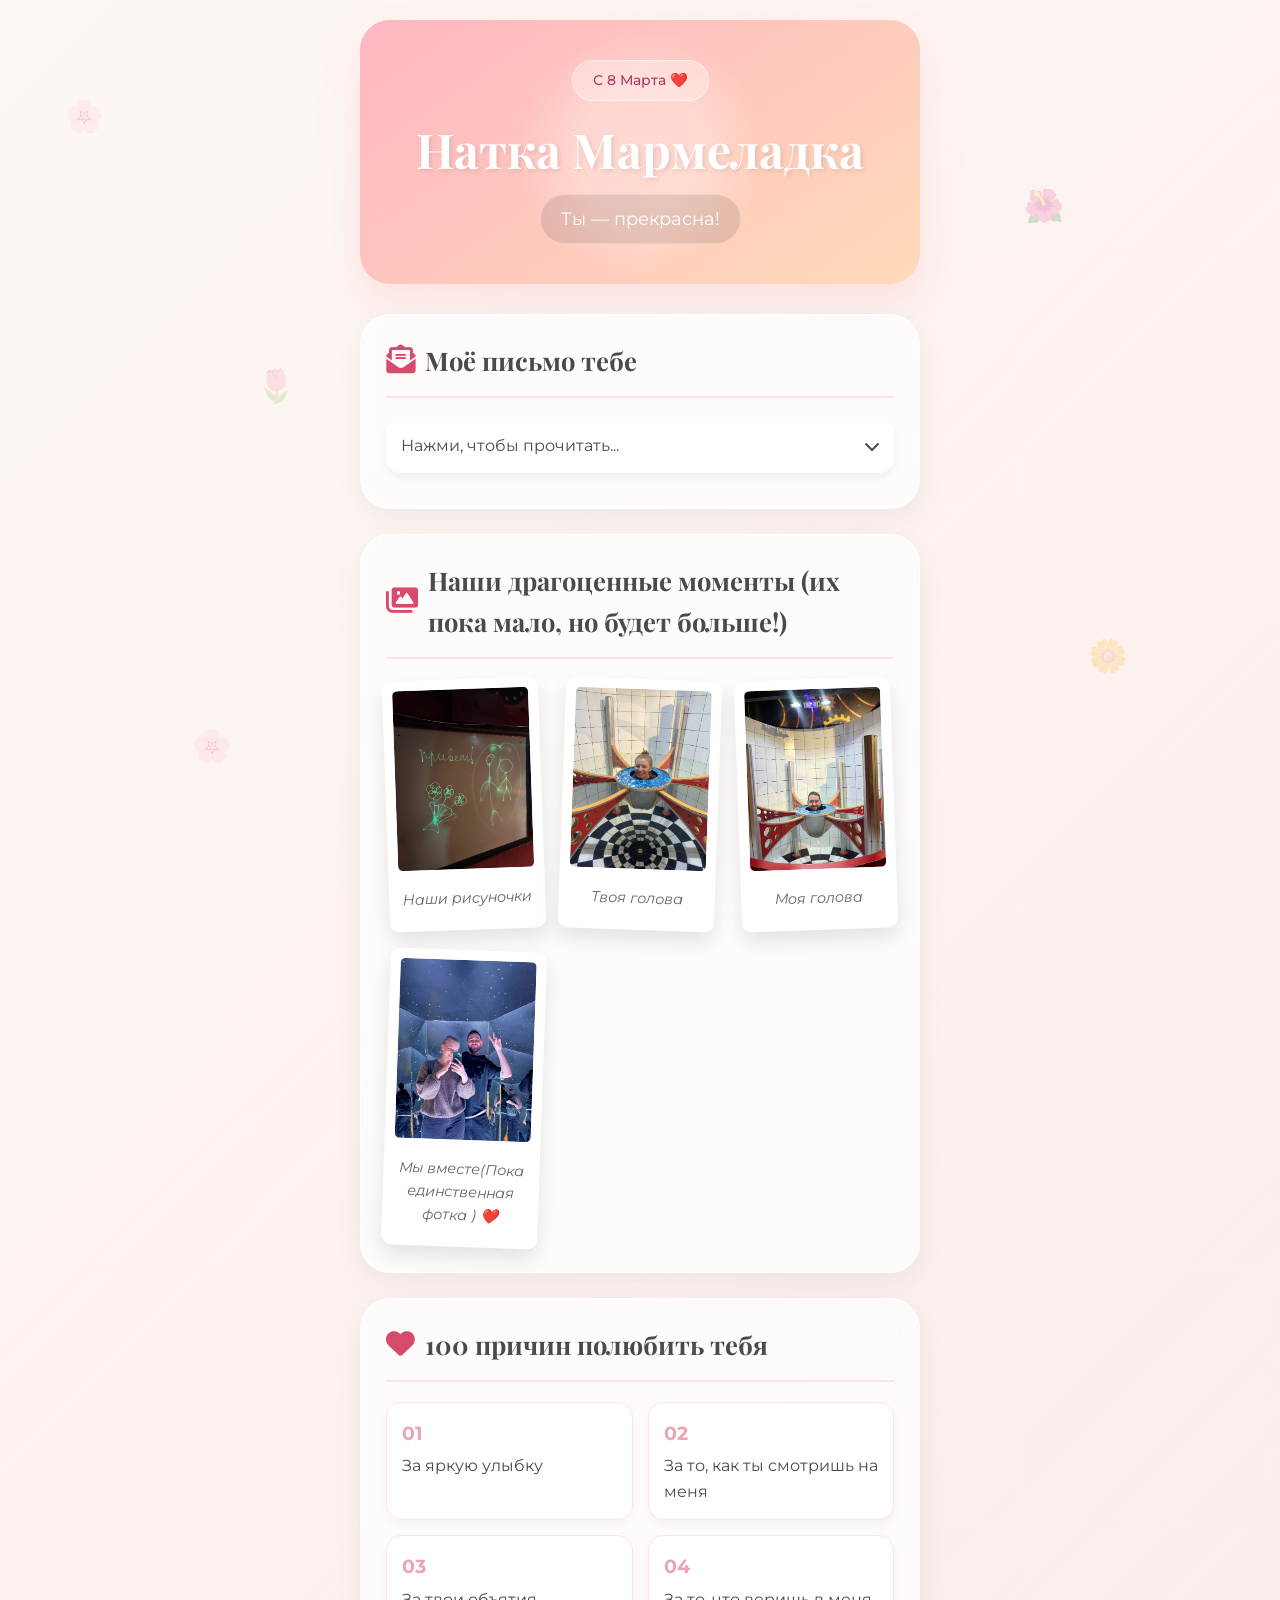
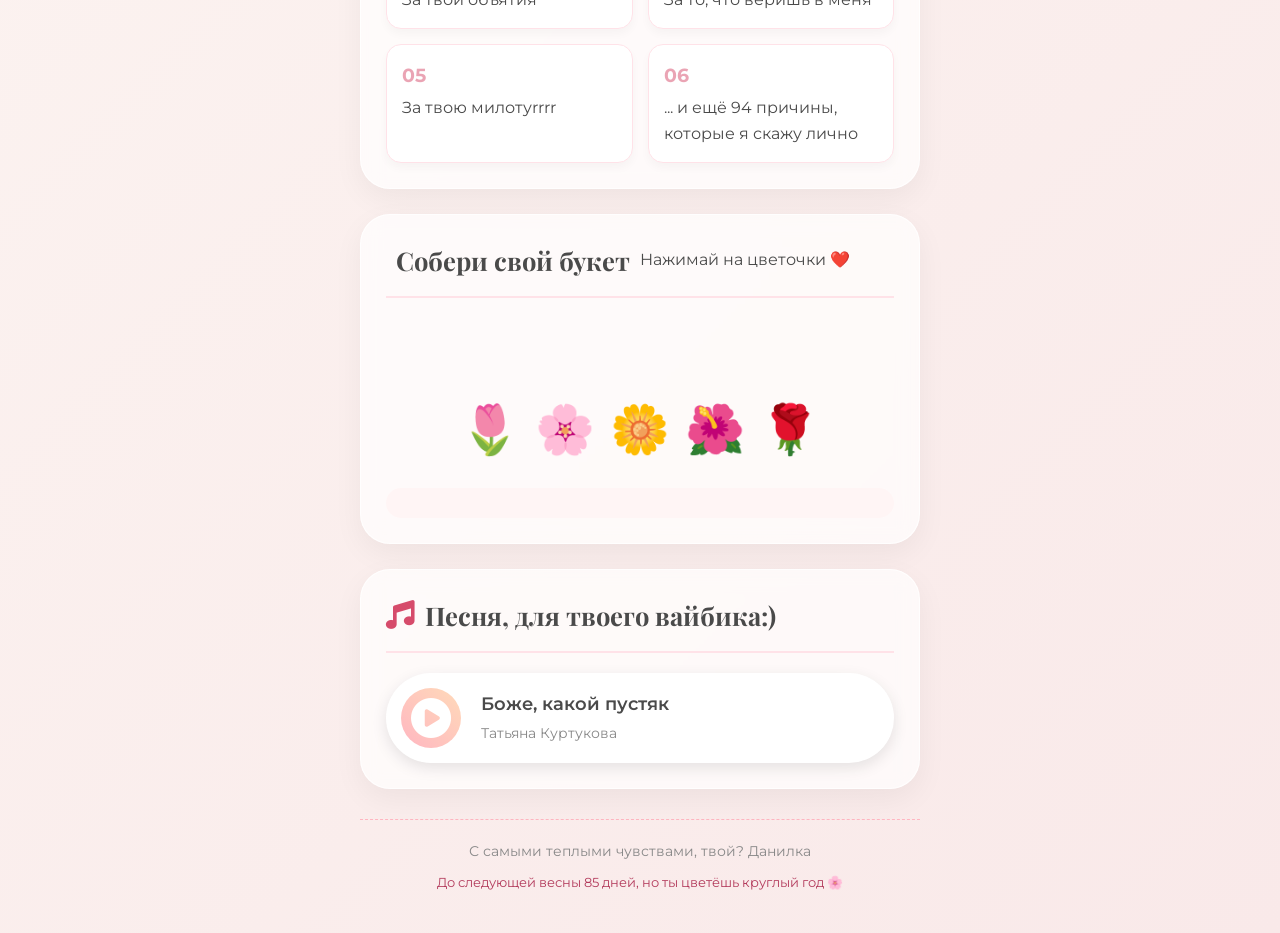
==== index.html @ dbbfc1e4 "Hi!" ====
<!DOCTYPE html>
<html lang="ru">
<head>
    <meta charset="UTF-8">
    <meta name="viewport" content="width=device-width, initial-scale=1.0, maximum-scale=1.0, user-scalable=yes">
    <title>С 8 Марта, любимая! 🌸</title>
    <!-- Подключаем стили -->
    <link rel="stylesheet" href="css.css">
    <!-- Подключаем Font Awesome для иконок (бесплатно) -->
    <link rel="stylesheet" href="https://cdnjs.cloudflare.com/ajax/libs/font-awesome/6.0.0-beta3/css/all.min.css">
</head>
<body>

    <!-- Анимированные цветы на фоне (появятся через CSS) -->
    <div class="floating-flowers">
        <div class="flower flower-1">🌸</div>
        <div class="flower flower-2">🌼</div>
        <div class="flower flower-3">🌷</div>
        <div class="flower flower-4">🌸</div>
        <div class="flower flower-5">🌺</div>
    </div>

    <div class="container">
        <!-- Шапка с красивым градиентом и именем -->
        <div class="hero">
            <div class="hero-content">
                <span class="badge">С 8 Марта ❤️</span>
                <h1 class="name-title">Натка Мармеладка</h1>
                <div class="typing-effect">Ты — прекрасна!</div>
            </div>
        </div>

        <!-- Интерактивное письмо-признание (появляется при нажатии) -->
        <div class="section letter-section">
            <div class="section-header">
                <i class="fas fa-envelope-open-text"></i>
                <h2>Моё письмо тебе</h2>
            </div>
            <div class="letter-preview" onclick="toggleLetter()">
                <p>Нажми, чтобы прочитать...</p>
                <i class="fas fa-chevron-down"></i>
            </div>
            <div class="letter-full" id="fullLetter">
                <p>Моя родная,</p>
                <p>В этот весенний день хочу сказать тебе самое главное... Каждое утро я просыпаюсь и благодарю судьбу за то, что наши дорожки сошлись. Твоя улыбка освещает мою день ярче любого солнца, а смех звучит для меня самой прекрасной мелодией.</p>
                <p>Ты делаешь этот мир лучше просто тем, что существуешь. Спасибо тебе за тепло, заботу, за то, и что ты веришь в меня. С 8 Марта, моя весна! Пусть эта весна принесёт тебе столько счастья, сколько лепестков у цветущей сакуры.</p>
                <p class="signature">Твой? Даня</p>
            </div>
        </div>

        <!-- Галерея Polaroid-стиль -->
        <div class="section">
            <div class="section-header">
                <i class="fas fa-images"></i>
                <h2>Наши драгоценные моменты (их пока мало, но будет больше!)</h2>
            </div>
            <div class="polaroid-gallery">
                <div class="polaroid">
                    <img src="images/1.jpg" alt="Фото 1">
                    <div class="caption">Наши рисуночки</div>
                </div>
                <div class="polaroid">
                    <img src="images/4.jpg" alt="Фото 2">
                    <div class="caption">Твоя голова</div>
                </div>
                <div class="polaroid">
                    <img src="images/3.jpg" alt="Фото 3">
                    <div class="caption">Моя голова</div>
                </div>
                <div class="polaroid">
                    <img src="images/2.jpg" alt="Фото 4">
                    <div class="caption">Мы вместе(Пока единственная фотка ) ❤️</div>
                </div>
            </div>
        </div>

        <!-- Список "100 причин" в красивых карточках (сокращённый вариант) -->
        <div class="section">
            <div class="section-header">
                <i class="fas fa-heart"></i>
                <h2>100 причин полюбить тебя</h2>
            </div>
            <div class="reasons-grid">
                <div class="reason-card">
                    <span class="reason-number">01</span>
                    <span>За яркую улыбку</span>
                </div>
                <div class="reason-card">
                    <span class="reason-number">02</span>
                    <span>За то, как ты смотришь на меня</span>
                </div>
                <div class="reason-card">
                    <span class="reason-number">03</span>
                    <span>За твои объятия</span>
                </div>
                <div class="reason-card">
                    <span class="reason-number">04</span>
                    <span>За то, что веришь в меня</span>
                </div>
                <div class="reason-card">
                    <span class="reason-number">05</span>
                    <span>За твою милотуrrrr</span>
                </div>
                <div class="reason-card">
                    <span class="reason-number">06</span>
                    <span>... и ещё 94 причины, которые я скажу лично</span>
                </div>
            </div>
        </div>

        <!-- Интерактивный букет (цветы, которые можно собирать) -->
        <div class="section flower-bouquet-section">
            <div class="section-header">
                <i class="fas fa-flower"></i>
                <h2>Собери свой букет</h2>
                <p class="subtitle">Нажимай на цветочки ❤️</p>
            </div>
            <div class="flower-bouquet" id="bouquet">
                <div class="flower-item" onclick="pickFlower(this)">
                    🌷
                    <span class="flower-message hidden">Ты нежная, как тюльпан</span>
                </div>
                <div class="flower-item" onclick="pickFlower(this)">
                    🌸
                    <span class="flower-message hidden">Ты прекрасна, как сакура</span>
                </div>
                <div class="flower-item" onclick="pickFlower(this)">
                    🌼
                    <span class="flower-message hidden">Ты светишься, как солнышко</span>
                </div>
                <div class="flower-item" onclick="pickFlower(this)">
                    🌺
                    <span class="flower-message hidden">Ты яркая, как гибискус</span>
                </div>
                <div class="flower-item" onclick="pickFlower(this)">
                    🌹
                    <span class="flower-message hidden">Ты страстная, как роза</span>
                </div>
            </div>
            <div class="picked-message" id="pickedMessage"></div>
        </div>

        <!-- Плеер с особым треком (можно заменить на вашу песню) -->
        <div class="section music-section">
            <div class="section-header">
                <i class="fas fa-music"></i>
                <h2>Песня, для твоего вайбика:)</h2>
            </div>
            <div class="music-player">
                <div class="album-cover">
                    <i class="fas fa-play-circle" id="playBtn" onclick="playMusic()"></i>
                </div>
                <div class="track-info">
                    <div class="track-name">Боже, какой пустяк</div>
                    <div class="artist-name">Татьяна Куртукова</div>
                </div>
            </div>
            <audio id="bgMusic" src="mus.mp3"></audio>
        </div>

        <!-- Футер с обратным отсчётом до весны (просто для красоты) -->
        <div class="footer">
            <p>С самыми теплыми чувствами, твой? Данилка</p>
            <p class="spring-countdown" id="countdown"></p>
        </div>
    </div>

    <!-- Небольшой скрипт для интерактива -->
    <script>
        // Открыть/закрыть письмо
        function toggleLetter() {
            const letter = document.getElementById('fullLetter');
            const preview = document.querySelector('.letter-preview i');
            if (letter.style.display === 'block') {
                letter.style.display = 'none';
                preview.className = 'fas fa-chevron-down';
            } else {
                letter.style.display = 'block';
                preview.className = 'fas fa-chevron-up';
            }
        }

        // Собрать цветок
        function pickFlower(element) {
            const message = element.querySelector('.flower-message');
            const pickedDiv = document.getElementById('pickedMessage');
            
            if (message.classList.contains('hidden')) {
                message.classList.remove('hidden');
                pickedDiv.innerHTML = '❤️ ' + message.textContent;
                
                // Цветок исчезает (эффект, что его сорвали)
                element.style.opacity = '0.5';
                element.style.transform = 'scale(0.9)';
            }
        }

        // Плей/пауза музыки
        function playMusic() {
            const audio = document.getElementById('bgMusic');
            const btn = document.getElementById('playBtn');
            
            if (audio.paused) {
                audio.play();
                btn.className = 'fas fa-pause-circle';
            } else {
                audio.pause();
                btn.className = 'fas fa-play-circle';
            }
        }

        // Простой обратный отсчёт (необязательно)
        function updateCountdown() {
            const now = new Date();
            const nextSpring = new Date(now.getFullYear() + 1, 2, 1); // 1 марта следующего года
            const diff = nextSpring - now;
            
            if (diff > 0) {
                const days = Math.floor(diff / (1000 * 60 * 60 * 24));
                document.getElementById('countdown').textContent = `До следующей весны ${days} дней, но ты цветёшь круглый год 🌸`;
            }
        }
        
        updateCountdown();
    </script>
</body>
</html>
---- css.css ----
/* Импорт красивого шрифта */
@import url('https://fonts.googleapis.com/css2?family=Playfair+Display:wght@400;600;700&family=Montserrat:wght@300;400;500&display=swap');

* {
    margin: 0;
    padding: 0;
    box-sizing: border-box;
}

body {
    font-family: 'Montserrat', sans-serif;
    background: linear-gradient(135deg, #fdf8f4 0%, #f9e9e9 100%);
    color: #4a4a4a;
    line-height: 1.6;
    min-height: 100vh;
    position: relative;
    overflow-x: hidden;
}

/* Плавающие цветы на фоне */
.floating-flowers {
    position: fixed;
    top: 0;
    left: 0;
    width: 100%;
    height: 100%;
    pointer-events: none;
    z-index: 0;
}

.flower {
    position: absolute;
    font-size: 2rem;
    opacity: 0.2;
    animation: float 10s infinite ease-in-out;
}

.flower-1 { top: 10%; left: 5%; animation-delay: 0s; }
.flower-2 { top: 70%; left: 85%; animation-delay: 2s; }
.flower-3 { top: 40%; left: 20%; animation-delay: 4s; }
.flower-4 { top: 80%; left: 15%; animation-delay: 6s; }
.flower-5 { top: 20%; left: 80%; animation-delay: 8s; }

@keyframes float {
    0%, 100% { transform: translateY(0) rotate(0deg); }
    50% { transform: translateY(-20px) rotate(5deg); }
}

.container {
    max-width: 600px;
    margin: 0 auto;
    padding: 20px;
    position: relative;
    z-index: 1;
}

/* Hero секция с градиентом */
.hero {
    background: linear-gradient(145deg, #ffb6c1, #ffdab9);
    border-radius: 30px;
    padding: 40px 20px;
    margin-bottom: 30px;
    box-shadow: 0 20px 40px rgba(255, 182, 193, 0.3);
    text-align: center;
    position: relative;
    overflow: hidden;
}

.hero::before {
    content: '';
    position: absolute;
    top: -50%;
    left: -50%;
    width: 200%;
    height: 200%;
    background: radial-gradient(circle, rgba(255,255,255,0.3) 10%, transparent 20%);
    animation: sparkle 8s linear infinite;
}

@keyframes sparkle {
    0% { transform: translate(0, 0) rotate(0deg); }
    100% { transform: translate(10%, 10%) rotate(10deg); }
}

.hero-content {
    position: relative;
    z-index: 2;
}

.badge {
    display: inline-block;
    background: rgba(255, 255, 255, 0.3);
    backdrop-filter: blur(5px);
    padding: 8px 20px;
    border-radius: 50px;
    font-size: 0.9rem;
    font-weight: 500;
    color: #b33b5c;
    margin-bottom: 20px;
    border: 1px solid rgba(255, 255, 255, 0.5);
}

.name-title {
    font-family: 'Playfair Display', serif;
    font-size: 3em;
    color: #fff;
    text-shadow: 2px 2px 4px rgba(0,0,0,0.1);
    margin-bottom: 15px;
    line-height: 1.2;
}

.typing-effect {
    font-size: 1.1rem;
    color: #fff;
    background: rgba(0,0,0,0.1);
    padding: 10px 20px;
    border-radius: 50px;
    display: inline-block;
    border: 1px solid rgba(255,255,255,0.3);
}

/* Общие секции */
.section {
    background: rgba(255, 255, 255, 0.7);
    backdrop-filter: blur(10px);
    border-radius: 30px;
    padding: 25px;
    margin-bottom: 25px;
    box-shadow: 0 10px 30px rgba(0,0,0,0.05);
    border: 1px solid rgba(255, 255, 255, 0.8);
    transition: transform 0.3s ease;
}

.section:hover {
    transform: translateY(-5px);
}

.section-header {
    display: flex;
    align-items: center;
    gap: 10px;
    margin-bottom: 20px;
    border-bottom: 2px solid #ffe2e8;
    padding-bottom: 15px;
}

.section-header i {
    font-size: 1.8rem;
    color: #d64b6b;
}

.section-header h2 {
    font-family: 'Playfair Display', serif;
    font-size: 1.6rem;
    color: #4a4a4a;
}

/* Письмо */
.letter-preview {
    background: #fff;
    padding: 15px;
    border-radius: 15px;
    display: flex;
    justify-content: space-between;
    align-items: center;
    cursor: pointer;
    box-shadow: 0 5px 10px rgba(0,0,0,0.05);
    margin-bottom: 10px;
}

.letter-full {
    display: none;
    background: #fff;
    padding: 20px;
    border-radius: 15px;
    font-family: 'Playfair Display', serif;
    font-style: italic;
    line-height: 1.8;
    color: #555;
    border-left: 4px solid #d64b6b;
}

.signature {
    text-align: right;
    font-weight: 600;
    margin-top: 20px;
}

/* Polaroid галерея */
.polaroid-gallery {
    display: grid;
    grid-template-columns: repeat(auto-fit, minmax(150px, 1fr));
    gap: 20px;
    margin-top: 20px;
}

.polaroid {
    background: white;
    padding: 10px 10px 20px 10px;
    border-radius: 10px;
    box-shadow: 0 10px 20px rgba(0,0,0,0.1);
    transform: rotate(var(--rotate, 0deg));
    transition: all 0.3s ease;
}

.polaroid:nth-child(odd) { --rotate: -2deg; }
.polaroid:nth-child(even) { --rotate: 2deg; }

.polaroid:hover {
    transform: rotate(0deg) scale(1.05);
    box-shadow: 0 20px 30px rgba(0,0,0,0.15);
}

.polaroid img {
    width: 100%;
    height: 180px;
    object-fit: cover;
    border-radius: 5px;
    margin-bottom: 10px;
}

.caption {
    text-align: center;
    font-size: 0.9rem;
    color: #666;
    font-style: italic;
}

/* Сетка причин */
.reasons-grid {
    display: grid;
    grid-template-columns: repeat(2, 1fr);
    gap: 15px;
}

.reason-card {
    background: white;
    padding: 15px;
    border-radius: 15px;
    display: flex;
    flex-direction: column;
    gap: 5px;
    box-shadow: 0 5px 10px rgba(0,0,0,0.03);
    border: 1px solid #ffe2e8;
    transition: all 0.3s ease;
}

.reason-card:hover {
    background: #ffe2e8;
    transform: translateX(5px);
}

.reason-number {
    font-size: 1.2rem;
    font-weight: 700;
    color: #d64b6b;
    opacity: 0.5;
}

/* Интерактивный букет */
.flower-bouquet {
    display: flex;
    justify-content: center;
    align-items: flex-end;
    gap: 15px;
    min-height: 150px;
    margin: 20px 0;
    flex-wrap: wrap;
}

.flower-item {
    font-size: 3rem;
    cursor: pointer;
    transition: all 0.3s ease;
    position: relative;
    display: flex;
    flex-direction: column;
    align-items: center;
}

.flower-item:hover {
    transform: scale(1.1) translateY(-10px);
}

.flower-message {
    font-size: 0.8rem;
    background: #d64b6b;
    color: white;
    padding: 5px 10px;
    border-radius: 20px;
    position: absolute;
    bottom: -30px;
    white-space: nowrap;
    transition: opacity 0.3s ease;
}

.flower-message.hidden {
    display: none;
}

.picked-message {
    text-align: center;
    margin-top: 20px;
    padding: 15px;
    background: #fff5f5;
    border-radius: 50px;
    font-size: 1.1rem;
    color: #d64b6b;
}

/* Музыкальный плеер */
.music-player {
    display: flex;
    align-items: center;
    gap: 20px;
    background: #fff;
    padding: 15px;
    border-radius: 80px;
    box-shadow: 0 5px 15px rgba(0,0,0,0.1);
}

.album-cover {
    width: 60px;
    height: 60px;
    background: linear-gradient(45deg, #ffb6c1, #ffdab9);
    border-radius: 50%;
    display: flex;
    align-items: center;
    justify-content: center;
    cursor: pointer;
    transition: all 0.3s ease;
}

.album-cover:hover {
    transform: scale(1.1);
    box-shadow: 0 0 20px #ffb6c1;
}

.album-cover i {
    font-size: 2.5rem;
    color: white;
}

.track-info {
    flex: 1;
}

.track-name {
    font-weight: 600;
    font-size: 1.1rem;
    margin-bottom: 3px;
}

.artist-name {
    font-size: 0.9rem;
    color: #888;
}

/* Футер */
.footer {
    text-align: center;
    margin-top: 30px;
    padding: 20px;
    color: #888;
    font-size: 0.9rem;
    border-top: 1px dashed #ffb6c1;
}

.spring-countdown {
    margin-top: 10px;
    font-size: 0.8rem;
    color: #b33b5c;
}

/* Адаптация для маленьких экранов */
@media (max-width: 400px) {
    .name-title {
        font-size: 2.2em;
    }
    
    .polaroid-gallery {
        grid-template-columns: 1fr;
    }
    
    .reasons-grid {
        grid-template-columns: 1fr;
    }
    
    .flower-item {
        font-size: 2.5rem;
    }
}
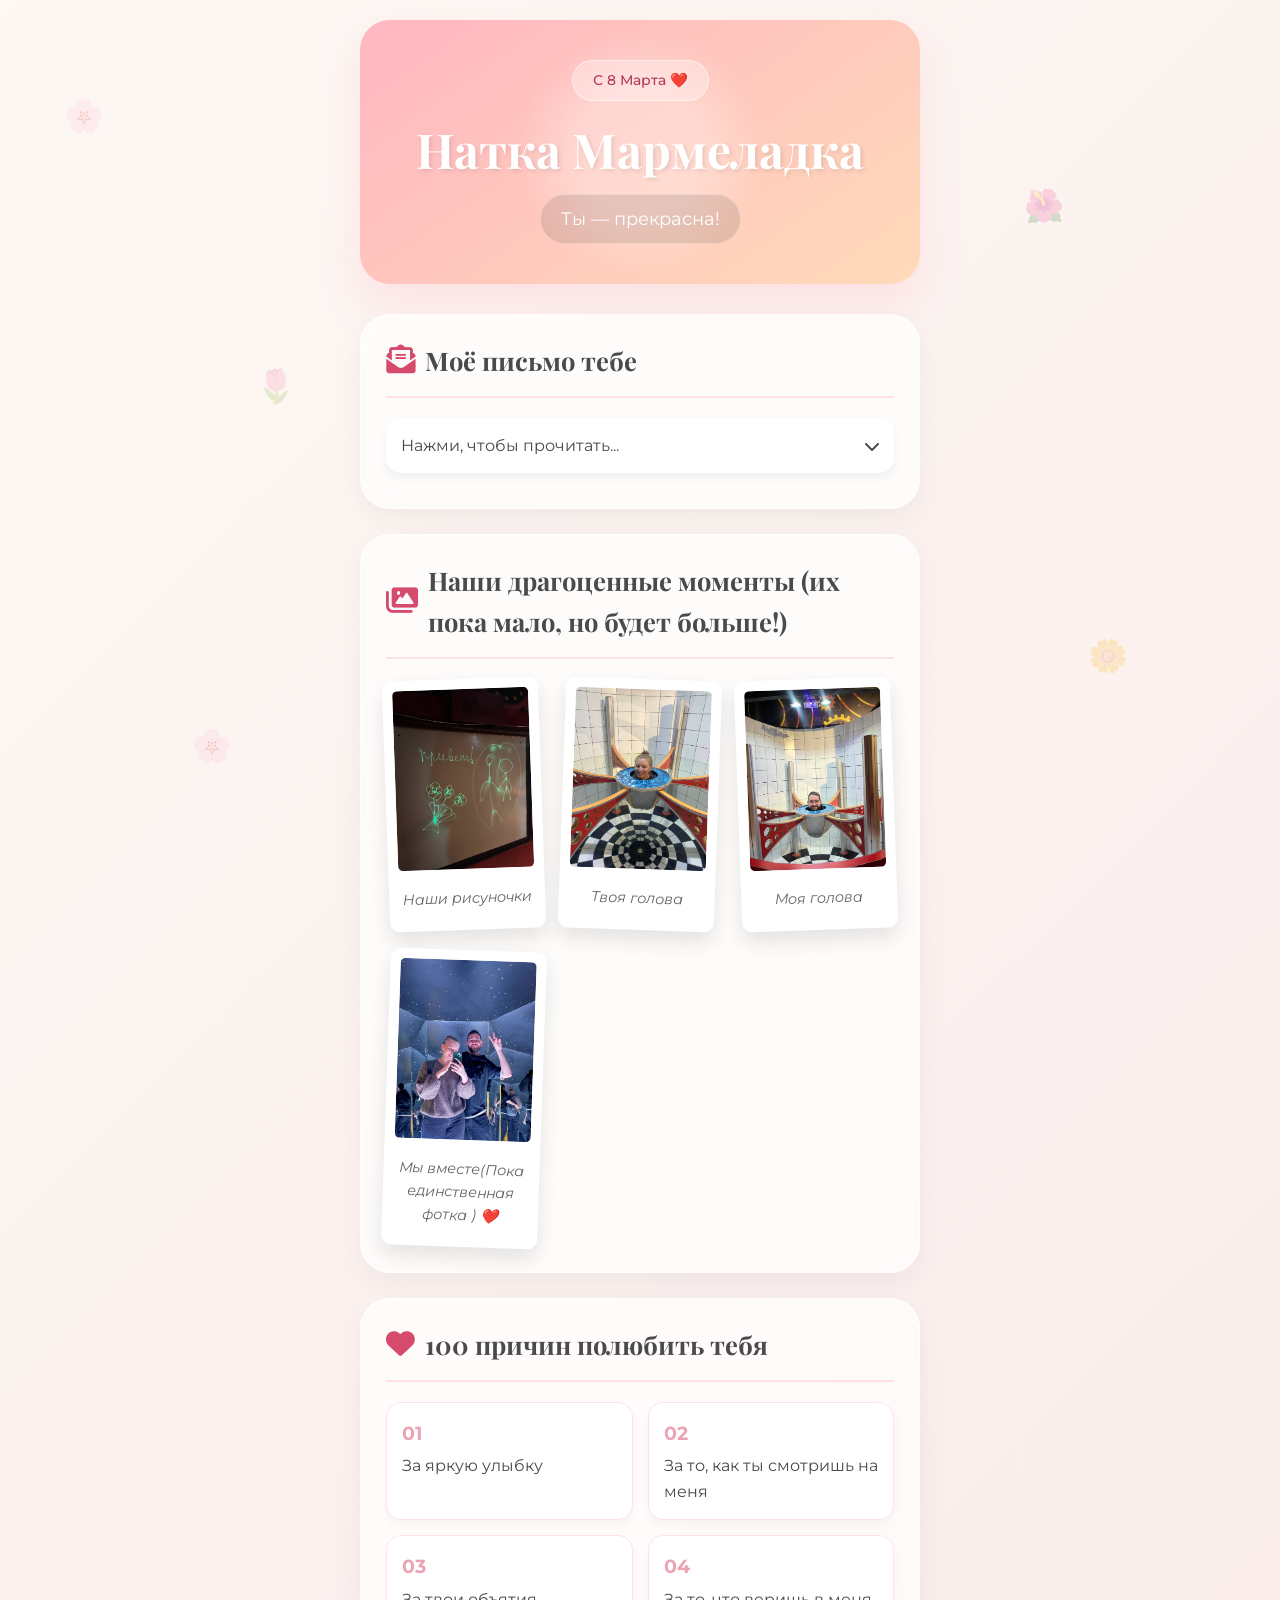
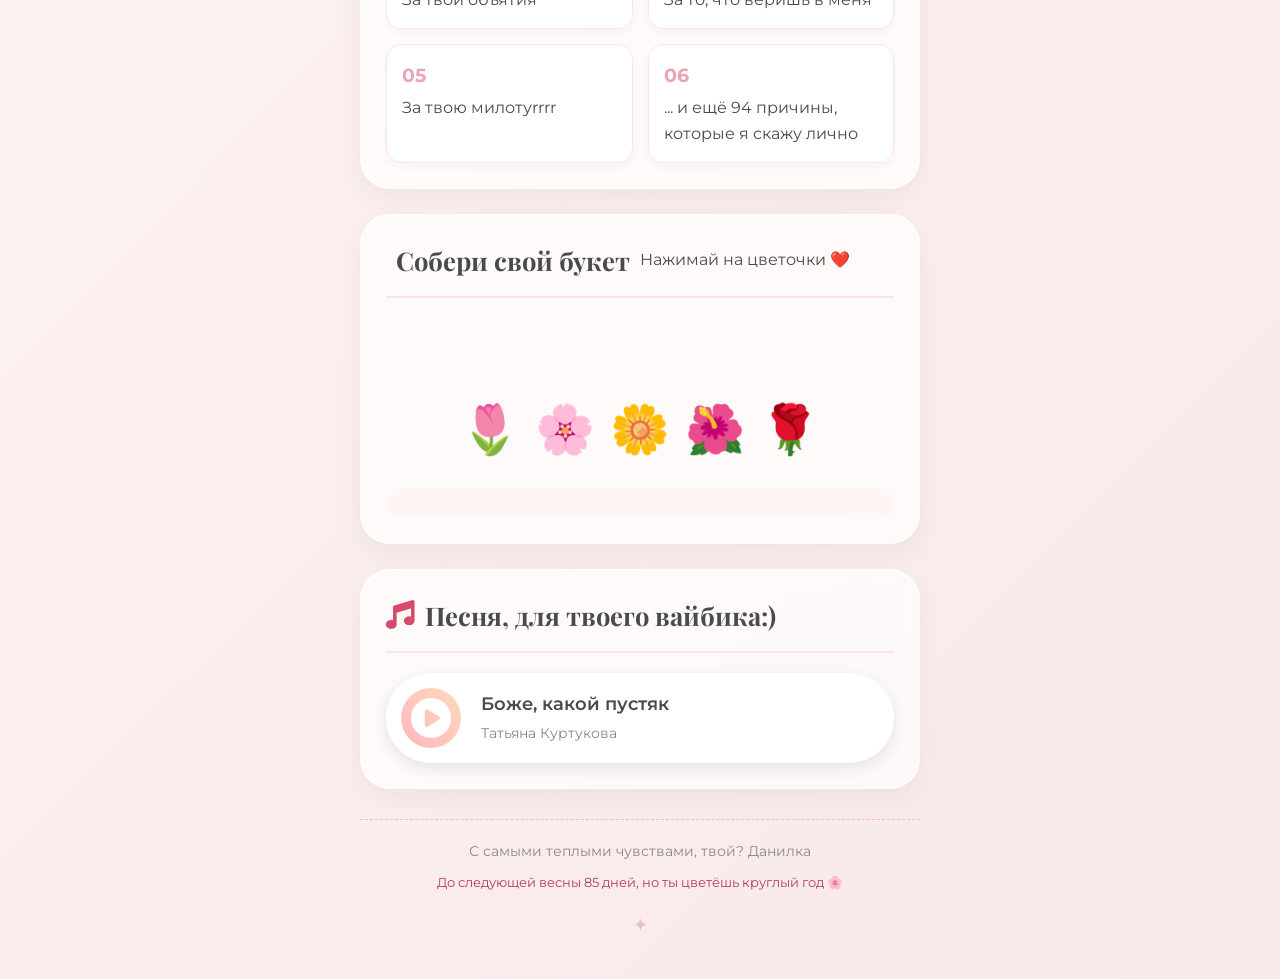
==== commit e1b86b28: "Add files via upload" ====
--- a/index.html
+++ b/index.html
@@ -162,6 +162,7 @@
         <div class="footer">
             <p>С самыми теплыми чувствами, твой? Данилка</p>
             <p class="spring-countdown" id="countdown"></p>
+            <a href="page2.html" class="secret-star" title="">✦</a>
         </div>
     </div>
 
--- a/css.css
+++ b/css.css
@@ -370,6 +370,28 @@
     margin-top: 10px;
     font-size: 0.8rem;
     color: #b33b5c;
+}
+
+/* Секретная звезда в футере */
+.secret-star {
+    display: inline-block;
+    margin-top: 18px;
+    color: rgba(179, 59, 92, 0.25);
+    font-size: 1.1rem;
+    text-decoration: none;
+    transition: all 0.4s ease;
+    animation: star-breathe 4s ease-in-out infinite;
+}
+
+.secret-star:hover {
+    color: #d64b6b;
+    text-shadow: 0 0 12px rgba(214,75,107,0.7);
+    transform: scale(1.3) rotate(20deg);
+}
+
+@keyframes star-breathe {
+    0%,100% { opacity: 0.25; }
+    50%      { opacity: 0.5; }
 }
 
 /* Адаптация для маленьких экранов */
